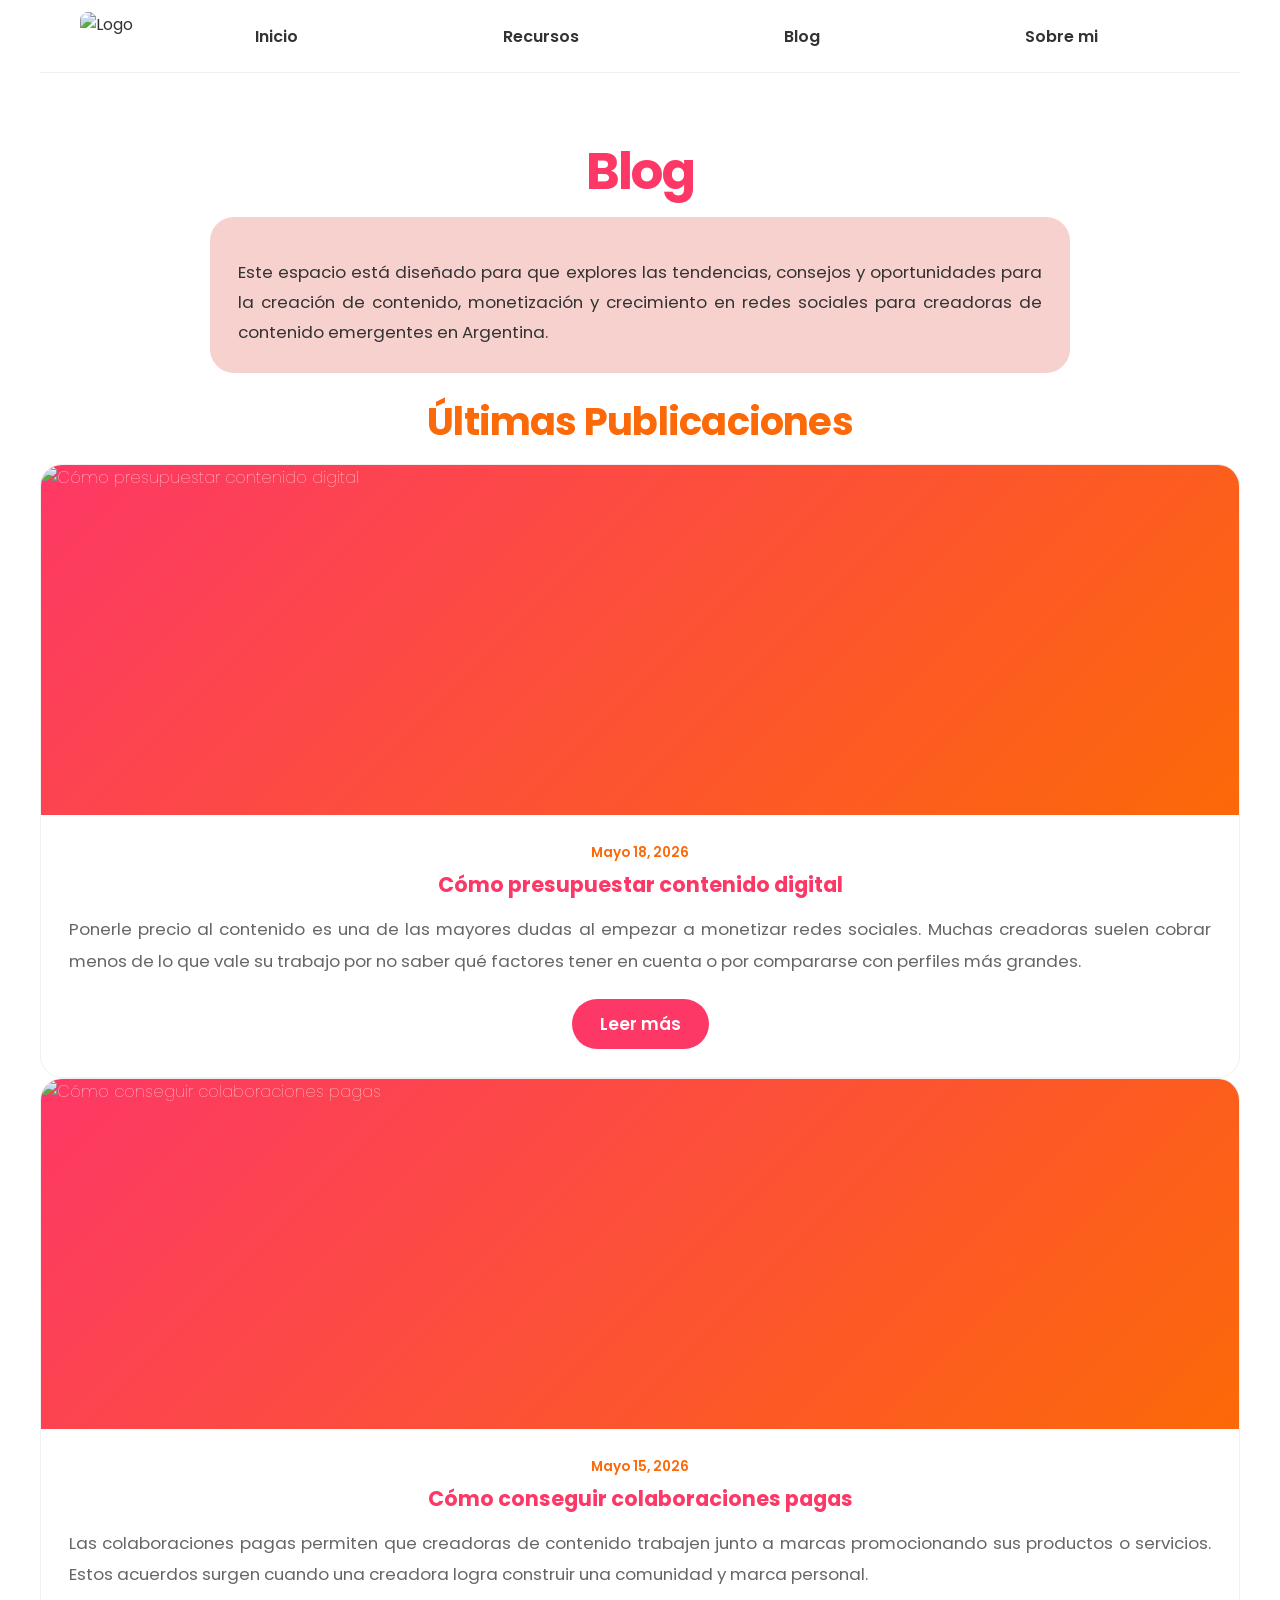
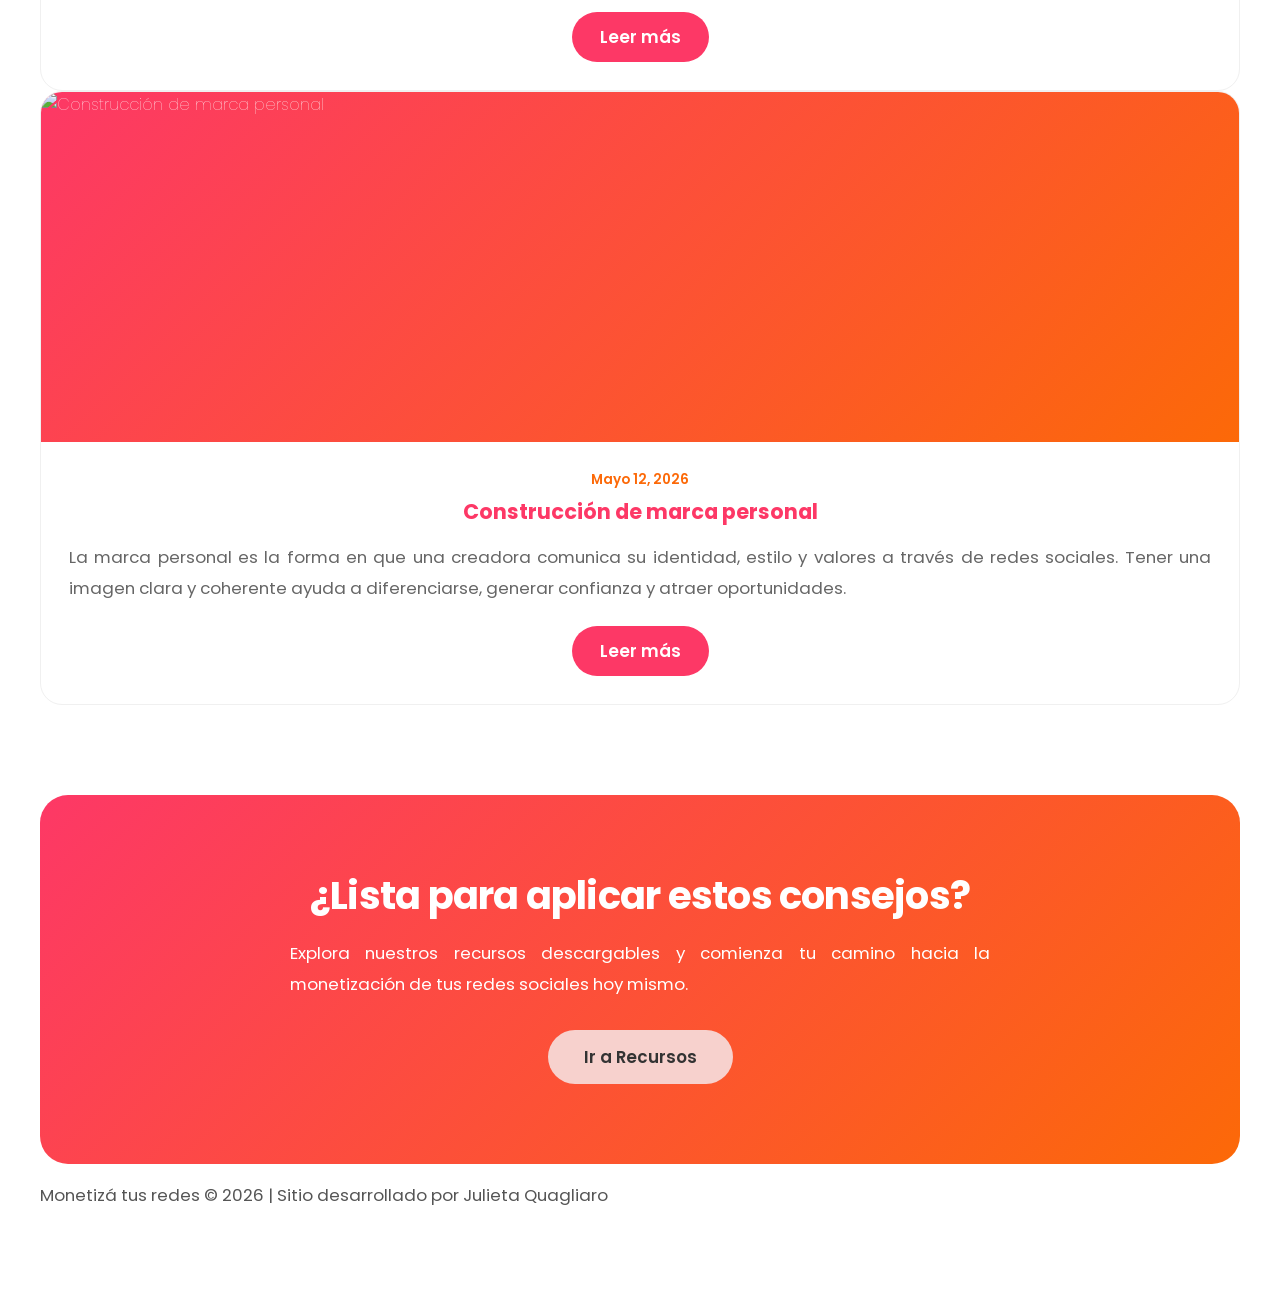
==== blog.html @ 53338829 "Add files via upload" ====
<!DOCTYPE html>
<html lang="es"> 
<head>
  <link href="style.css" rel="stylesheet">
  <meta charset="UTF-8">
  <meta name="viewport" content="width=device-width, initial-scale=1.0">

  <title>Blog - Monetizá tus redes</title>
  <link href="https://fonts.googleapis.com/css2?family=Poppins:wght@400;600;700&display=swap" rel="stylesheet">

</head>
<body>
  <nav>
    <div class="nav-left"><img src="img/logo.png" alt="Logo"></div>
    <div class="nav-links">
      <a href="Index.html">Inicio</a>
      <a href="Recursos.html">Recursos</a>
      <a href="Blog.html">Blog</a>
      <a href="Sobre mi.html">Sobre mi</a>
    </div>
  </nav>

  <h1>Blog</h1>

  <div class="highlight-box">
    <p>Este espacio está diseñado para que explores las tendencias, consejos y oportunidades para la creación de contenido, monetización y crecimiento en redes sociales para creadoras de contenido emergentes en Argentina.</p>
  </div>

  <div class="blog-container">
    <h2>Últimas Publicaciones</h2>

  
      <article class="blog-card">
        <div class="blog-image">
          <img src="img/blog post 1.png" alt="Cómo presupuestar contenido digital">
        </div>
        <div class="blog-content">
          <div class="blog-date">Mayo 18, 2026</div>
          <h3>Cómo presupuestar contenido digital</h3>
          <p class="blog-excerpt">Ponerle precio al contenido es una de las mayores dudas al empezar a monetizar redes sociales. Muchas creadoras suelen cobrar menos de lo que vale su trabajo por no saber qué factores tener en cuenta o por compararse con perfiles más grandes.</p>
          <details class="blog-details">
            <summary class="btn-primary">Leer más</summary>
            <div class="details-content">
            <p><strong>¿Qué deberías incluir en un presupuesto?</strong></p>
                <ul>
                    <li>Tiempo de producción, grabación y edición.</li>
                    <li>Formato solicitado (Reel, TikTok, historia, UGC, etc.).</li>
                    <li>Cantidad de piezas incluidas en la propuesta.</li>
                    <li>Derechos de uso y duración de la campaña.</li>
                    <li>Experiencia y especialización de la creadora.</li>
                </ul>

            <p><strong>Recomendaciones</strong></p>
                <ul>
                   <li>Definí tarifas base para cada tipo de contenido.</li>
                   <li>Considerá el tiempo invertido además del alcance.</li>
                   <li>Aclará cuántas revisiones incluye el servicio.</li>
                   <li>Sumá un costo extra si la marca utilizará el contenido en anuncios.</li>
               </ul>

           <p><strong>Dato importante</strong></p>
              <p>El valor de una colaboración no depende únicamente de los seguidores. Factores como la calidad del contenido, el tiempo de producción y el uso comercial que hará la marca pueden influir significativamente en el presupuesto final.
              </p>

            <p class="fuente"> Fuente: Monetag Team. 
              <a href="https://monetag.com/es/blog/monetizacion-de-contenidos-consejos-y-estrategias-vitales-a-tener-en-cuenta/" target="_blank">
              Monetización de contenidos: consejos y estrategias vitales a tener en cuenta</a>
              (2024).
           </p>
            <p class="fuente">Fuente: imagen generada con ChatGPT (OpenAI), 2026.</p>
            </div>
          </details>
        </div>
      </article>


      <article class="blog-card">
        <div class="blog-image">
          <img src="img/blog post 2.png" alt="Cómo conseguir colaboraciones pagas">
        </div>
        <div class="blog-content">
          <div class="blog-date">Mayo 15, 2026</div>
          <h3>Cómo conseguir colaboraciones pagas</h3>
          <p class="blog-excerpt">Las colaboraciones pagas permiten que creadoras de contenido trabajen junto a marcas promocionando sus productos o servicios. Estos acuerdos surgen cuando una creadora logra construir una comunidad y marca personal.</p>
          <details class="blog-details">
            <summary class="btn-primary">Leer más</summary>
            <div class="details-content">
              <p><strong>¿Qué buscan las marcas?</strong></p>
             <ul>
                <li>Una identidad visual coherente.</li>
                <li>Contenido constante y de calidad.</li>
                <li>Buena interacción con la audiencia.</li>
                <li>Afinidad entre la creadora y la marca.</li>
                <li>Autenticidad y credibilidad.</li>
             </ul>
              <p><strong>Estrategias para conseguir colaboraciones</strong></p>
              <ul>
                <li>Definir claramente tu nicho y estilo de contenido.</li>
                <li>Crear un media kit actualizado.</li>
                <li>Etiquetar e interactuar con marcas afines.</li>
                <li>Mostrar ejemplos reales de trabajos anteriores.</li>
                <li>Contactar marcas de forma profesional y personalizada.</li>
             </ul>
              <p><strong>Dato importante</strong></p>
              <p>Las marcas valoran cada vez más a las microcreadoras porque suelen generar comunidades más comprometidas y auténticas. Una audiencia pequeña pero activa puede ser tan atractiva como una comunidad masiva.</p>            </div>
          <p class="fuente">
             Fuente: Metricool.
            <a href="https://metricool.com/es/monetizar-redes-sociales/" target="_blank">
             10 estrategias para monetizar redes sociales</a>
            (2025).
         </p>
          <p class="fuente">Fuente: imagen generada con ChatGPT (OpenAI), 2026.</p>
            </details>
        </div>
      </article>

      <article class="blog-card">
        <div class="blog-image">
          <img src="img/blog post 3.png" alt="Construcción de marca personal">
        </div>
        <div class="blog-content">
          <div class="blog-date">Mayo 12, 2026</div>
          <h3>Construcción de marca personal</h3>
          <p class="blog-excerpt">La marca personal es la forma en que una creadora comunica su identidad, estilo y valores a través de redes sociales. Tener una imagen clara y coherente ayuda a diferenciarse, generar confianza y atraer oportunidades.</p>
          <details class="blog-details">
            <summary class="btn-primary">Leer más</summary>
            <div class="details-content">
              <p><strong>¿Qué ayuda a construir una marca personal?</strong></p>
              <ul>
                 <li>Mantener una identidad visual consistente.</li>
                 <li>Compartir contenido alineado a tus intereses.</li>
                 <li>Mostrar autenticidad y personalidad.</li>
                 <li>Generar valor para la audiencia.</li>
                 <li>Construir confianza a largo plazo.</li>
             </ul>
              <p><strong>Estrategias para fortalecerla</strong></p>
              <ul>
                 <li>Definir qué te diferencia de otros creadores.</li>
                 <li>Conocer a tu audiencia y sus intereses.</li>
                 <li>Mantener una comunicación coherente.</li>
                 <li>Diversificar formatos de contenido.</li>
                 <li>Crear una presencia reconocible en todas tus redes.</li>
             </ul>
              <p><strong>Dato importante</strong></p>
              <p>Una marca personal sólida se construye a partir de la confianza. Comprender a tu audiencia y ofrecer contenido relevante de forma constante puede generar oportunidades de monetización más sostenibles en el tiempo.</p>            </div>
          <p class="fuente">
          Fuente: Mailchimp.
          <a href="https://mailchimp.com/es/resources/content-monetization/" target="_blank">
          How to Monetize Your Content: Tips for Success</a>
          (2024).
          </p>
          <p class="fuente">Fuente: imagen generada con ChatGPT (OpenAI), 2026.</p>
            </details>
        </div>
      </article>

    </div>
  <div class="section-colored">
    <h2>¿Lista para aplicar estos consejos?</h2>
    <p>Explora nuestros recursos descargables y comienza tu camino hacia la monetización de tus redes sociales hoy mismo.</p>
    <a href="Recursos.html" class="btn-secondary">Ir a Recursos</a>
  </div>

  <footer>
  <p>Monetizá tus redes © 2026 | Sitio desarrollado por Julieta Quagliaro</p>
</footer>

</body>
</html>
---- style.css ----
﻿/* RESET Y BASE*/
* {
    box-sizing: border-box;
    text-align: justify;

}

body {
    margin: 0;
    padding: 0 40px 60px;
    min-height: 100vh;
    font-family: 'Poppins', sans-serif;
    background-color: #fff;
    color: #333;
    font-size: 16px;
}

/*TIPOGRAFÍA*/
h1 {
    color: #fd3866;
    font-size: clamp(2.8rem, 4vw, 3.6rem);
    font-weight: 700;
    line-height: 1.05;
    margin: 72px auto 18px;
    max-width: 860px;
    text-align: center;
    letter-spacing: -0.03em;
}

h2 {
    color: #fc6908;
    font-size: clamp(2rem, 3vw, 2.6rem);
    font-weight: 700;
    line-height: 1.1;
    margin: 0 auto 20px;
    max-width: 860px;
    text-align: center;
    letter-spacing: -0.02em;
}

h3 {
    color: #fd3866;
    font-size: 1.6rem;
    font-weight: 700;
    line-height: 1.2;
    margin: 0 0 18px;
    text-align: center;
}

p {
    font-size: 1.05rem;
    line-height: 1.85;
    color: #555;
    margin-bottom: 22px;
    text-align: justify;
    text-justify: inter-word;
}

/*NAVEGACIÓN*/
nav {
    padding: 12px 40px;
    background: white;
    border-bottom: 1px solid #f0f0f0;
    display: flex;
    align-items: center;
    gap: 20px;
    flex-wrap: wrap;
}

nav a {
    color: #333;
    text-decoration: none;
    font-weight: 600;
    margin-right: 30px;
    font-size: 1em;
    transition: color 0.3s;
}

/* Nav layout: left image + evenly spaced links */
.nav-left img {
    display: block;
    height: 48px;
    width: auto;
    border-radius: 8px;
}

.nav-links {
    flex: 1 1 auto;
    display: flex;
    justify-content: space-around;
    align-items: center;
}

.nav-links a {
    margin: 0;
    padding: 8px 12px;
}

nav a:hover {
    color: #fd3866;
}

/*SECCIONES GENERALES*/
.menu-section {
    display: none;
}

.introducción {
    padding: 20px 200px;
    font-size: 1.1em;
    line-height: 1.8;
    color: #555;
    text-align: justify;
}

.section-container {
    display: flex;
    align-items: stretch;
    gap: 56px;
    padding: 90px 0;
    max-width: 1320px;
    margin: 0 auto;
}

.section-container.reverse {
    flex-direction: row-reverse;
}

.section-content {
    flex: 1;
    min-width: 0;
    display: flex;
    flex-direction: column;
    justify-content: center;
    align-items: center;
    text-align: center;
}

.section-content h2 {
    margin-bottom: 22px;
}

.section-content p {
    margin-bottom: 26px;
    max-width: 760px;
}

.section-label {
    color: #fc6908;
    font-size: 0.9em;
    font-weight: 600;
    text-transform: uppercase;
    letter-spacing: 1px;
    margin-bottom: 15px;
}

/* IMÁGENES Y VIDEOS*/
.section-image,
.section-video {
    flex: 1;
    min-width: 0;
    min-height: 360px;
    display: flex;
    flex-direction: column;
    justify-content: flex-start;
    align-items: center;
}

.section-video {
    overflow: hidden;
    border-radius: 20px;
}

.section-image img,
.section-video video {
    width: 100%;
    height: 100%;
    object-fit: cover;
    border-radius: 20px;
}

/* BOTONES */
.btn-primary,
.btn-secondary {
    display: inline-block;
    padding: 14px 36px;
    border-radius: 50px;
    border: none;
    cursor: pointer;
    text-decoration: none;
    font-weight: 600;
    font-size: 1.05em;
    transition: background-color 0.3s, transform 0.3s;
    text-align: center;
}

.btn-primary {
    background-color: #fd3866;
    color: white;
}

.btn-primary:hover {
    background-color: #fc6908;
}

.btn-secondary {
    background-color: #f7d1cd;
    color: #333;
}

.btn-secondary:hover {
    background-color: #fd3866;
    color: white;
}

/* CENTRAR 'Leer más' EN LAS TARJETAS DEL BLOG */
.blog-details summary,
.blog-details summary.btn-primary {
    display: block;
    width: max-content;
    margin: 18px auto 0;
    padding: 12px 28px;
}

/*SECCIONES DESTACADAS*/
.section-colored {
    background: linear-gradient(135deg, #fd3866 0%, #fc6908 100%);
    color: white;
    padding: 80px 40px;
    text-align: center;
    margin-top: 60px;
    border-radius: 28px;
}

.section-colored h2,
.section-colored h3,
.section-colored p {
    color: white;
}

.section-colored p {
    max-width: 700px;
    margin: 0 auto 30px;
}

/*INTRO BLOG*/
.intro-section {
    background: linear-gradient(
        135deg,
        rgba(253, 56, 102, 0.1) 0%,
        rgba(252, 105, 8, 0.1) 100%
    );
    padding: 64px 40px;
    margin-bottom: 60px;
    border-radius: 28px;
}

.blog-container {
    max-width: 1320px;
    margin: 0 auto;
    padding-bottom: 30px;
    font-size: 1rem;
}

/*RECURSOS*/
.resources-grid {
    display: grid;
    grid-template-columns: repeat(2, minmax(0, 1fr));
    gap: 30px;
    padding: 40px 0;
}

.resource-item {
    background: white;
    border: 1px solid #f0f0f0;
    border-radius: 22px;
    padding: 30px;
    text-align: center;
    transition: all 0.3s;
    display: flex;
    flex-direction: column;
    justify-content: space-between;
}

.resource-item:hover {
    border-color: #fd3866;
    box-shadow: 0 10px 25px rgba(253, 56, 102, 0.12);
}

.resource-item h3 {
    margin-bottom: 16px;
}

.resource-item p {
    margin-bottom: 22px;
}

.resource-list {
    background: #f9f9f9;
    padding: 34px;
    border-radius: 18px;
    margin: 20px 0;
}

.resource-list ul {
    list-style: none;
    padding: 0;
    margin: 0;
}

.resource-list li {
    padding: 14px 0;
    border-bottom: 1px solid #eee;
    font-size: 1.05em;
    color: #333;
    line-height: 1.7;
    text-align: left;
}

.resource-list li:last-child {
    border-bottom: none;
}

.resource-list li::before {
    content: "→";
    color: #fc6908;
    font-weight: bold;
    margin-right: 10px;
}

.resource-list li a {
    color: #333;
    text-decoration: underline;
    font-weight: 700;
}

.fuente {
    font-size: 0.9rem;
    color: #777;
    font-style: italic;
    margin-top: 10px;
    text-align: left;
}

.highlight-box {
    background: #f7d1cd;
    border-radius: 24px;
    padding: 26px 28px;
    margin: 0 auto 28px;
    max-width: 860px;
    width: 100%;
}

.highlight-box h2,
.highlight-box p {
    margin: 0;
}

.highlight-box p {
    margin-top: 14px;
    color: #333;
    font-size: 1.05rem;
    line-height: 1.8;
}

.blog-highlight-box {
    padding-top: 18px;
}

.blog-highlight-box h1 {
    margin-top: 0;
}


/* BLOG */
.blog-card {
    display: flex;
    flex-direction: column;
    background: white;
    border: 1px solid #f0f0f0;
    border-radius: 22px;
    overflow: hidden;
    transition: transform 0.3s, box-shadow 0.3s;
}

.blog-card:hover {
    transform: translateY(-10px);
    box-shadow: 0 20px 45px rgba(253, 56, 102, 0.18);
}

.blog-image {
    position: relative;
    width: 100%;
    height: 350px;
    background: linear-gradient(135deg, #fd3866 0%, #fc6908 100%);
    display: flex;
    align-items: center;
    justify-content: center;
    color: white;
    font-weight: 70;
}

.blog-image img {
    display: block;
    width: 100%;
    height: 100%;
    object-fit: cover;
}

.blog-content {
    flex: 1;
    padding: 28px;
}

.blog-date {
    font-size: 0.85em;
    color: #fc6908;
    font-weight: 600;
    margin-bottom: 10px;
    text-align: center;
}

.blog-card h3 {
    font-size: 1.3em;
    margin-bottom: 14px;
}

.blog-card p,
.blog-excerpt {
    font-size: 1.05rem;
    color: #666;
    margin-bottom: 22px;
    line-height: 1.85;
}

/* SECCIÓN PODCAST */

.podcast-section {
    max-width: 1320px;
    margin: 0 auto;
    padding: 90px 0;
    text-align: center;
}

.podcast-section h2 {
    margin-bottom: 30px;
}

.podcast-section p {
    max-width: 900px;
    margin: 0 auto 40px;
    text-align: justify;
}

.podcast-embed {
    max-width: 900px;
    margin: 0 auto 0;
    width: 100%;
}

.podcast-embed iframe {
    width: 100%;
    aspect-ratio: 16 / 9;
    max-height: 560px;
    border-radius: 16px;
    border: none;
}

.podcast-section .fuente {
    margin: 0 auto 0;
    max-width: 900px;
    text-align: justify;
    line-height: 1.3;
}

.podcast-btn {
    display: block;
    width: fit-content;
    margin: 0 auto 0;
    padding-top: 10px;
    text-align: center;
}

body.SobreMi .contact-info {
    align-items: flex-start;
    text-align: left;
}

body.SobreMi .contact-info p {
    margin-bottom: 10px;
    text-align: left;
}

body.SobreMi .contact-info p:last-child {
    margin-bottom: 0;
}

@media (max-width: 1024px) {
    body {
        padding: 0 24px 50px;
    }

    nav {
        padding: 12px 24px;
    }

    .section-container {
        gap: 40px;
        padding: 70px 24px;
    }

    .section-image,
    .section-video {
        min-height: 300px;
    }

    .section-content p {
        max-width: 100%;
    }

    .resources-grid {
        grid-template-columns: repeat(2, minmax(0, 1fr));
    }
}

@media (max-width: 768px) {
    body {
        padding: 0 18px 40px;
    }

    nav {
        padding: 12px 18px;
        justify-content: space-between;
    }

    .nav-left img {
        height: 42px;
    }

    .nav-links {
        flex: 1 1 100%;
        display: flex;
        flex-wrap: wrap;
        justify-content: center;
        gap: 10px;
        padding: 10px 0 0 0;
    }

    nav a {
        margin: 6px 0;
        padding: 8px 10px;
        white-space: normal;
    }

    .blog-details summary,
    .blog-details summary.btn-primary {
        width: auto;
    }

    h1 {
        margin: 48px auto 18px;
    }

    h2 {
        margin-bottom: 18px;
    }

    .introducción,
    .highlight-box,
    .section-colored,
    .blog-content,
    .resource-item {
        padding-left: 18px;
        padding-right: 18px;
    }

    .introducción {
        padding: 18px 0;
    }

    .section-container {
        flex-direction: column;
        gap: 32px;
        padding: 50px 0;
    }

    .section-container.reverse {
        flex-direction: column;
    }

    .section-content {
        align-items: flex-start;
        text-align: left;
    }

    .section-image,
    .section-video {
        min-height: auto;
    }

    .section-image img,
    .section-video video,
    .podcast-embed iframe {
        width: 100%;
        height: auto;
    }

    .section-content p,
    .blog-card p,
    .resource-list li,
    .fuente {
        margin-bottom: 18px;
    }

    .blog-card {
        width: 100%;
    }

    .resources-grid {
        grid-template-columns: 1fr;
        gap: 24px;
    }

    .blog-content {
        padding: 22px;
    }

    .resource-item {
        padding: 24px;
    }

    .section-colored {
        padding: 50px 20px;
    }

    .highlight-box {
        padding: 22px 18px;
        margin-bottom: 22px;
    }

    .btn-primary,
    .btn-secondary,
    .podcast-btn {
        width: 100%;
        max-width: 100%;
    }

    .podcast-btn {
        margin: 28px auto 0;
    }
}
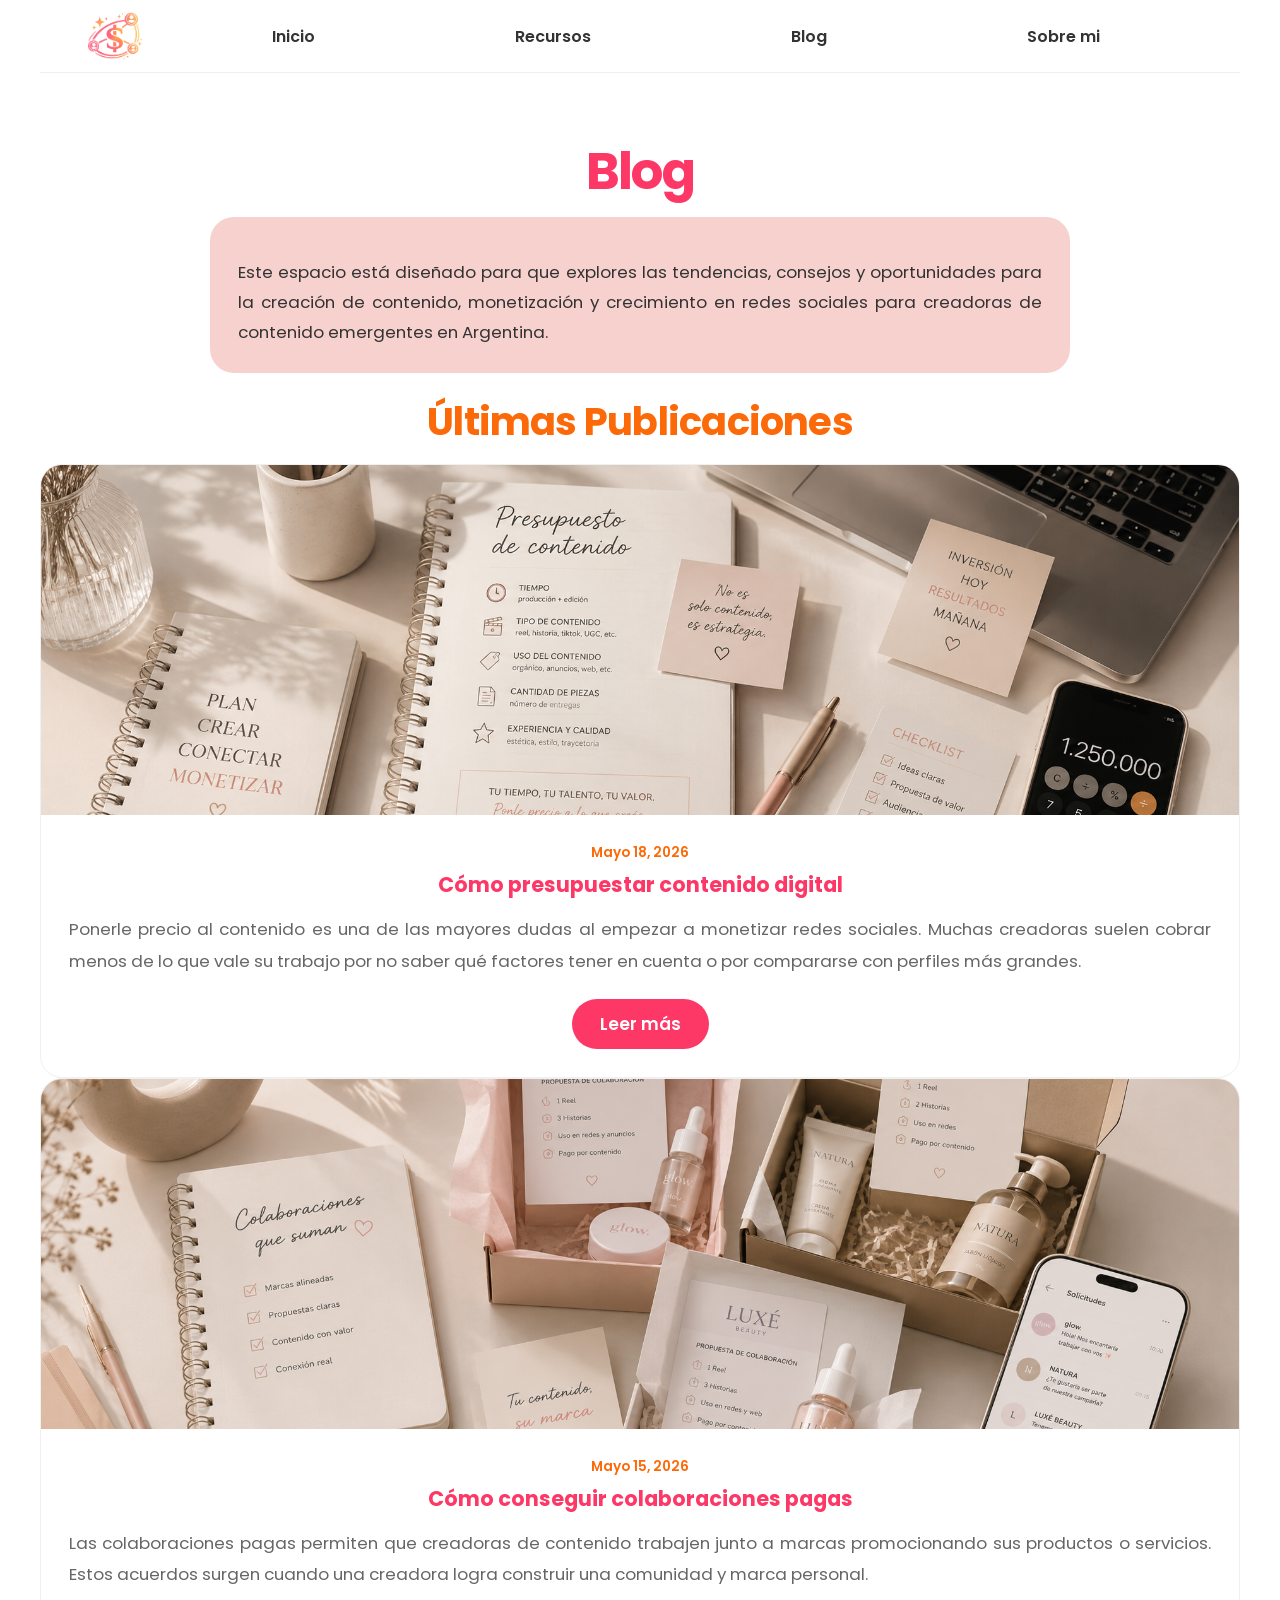
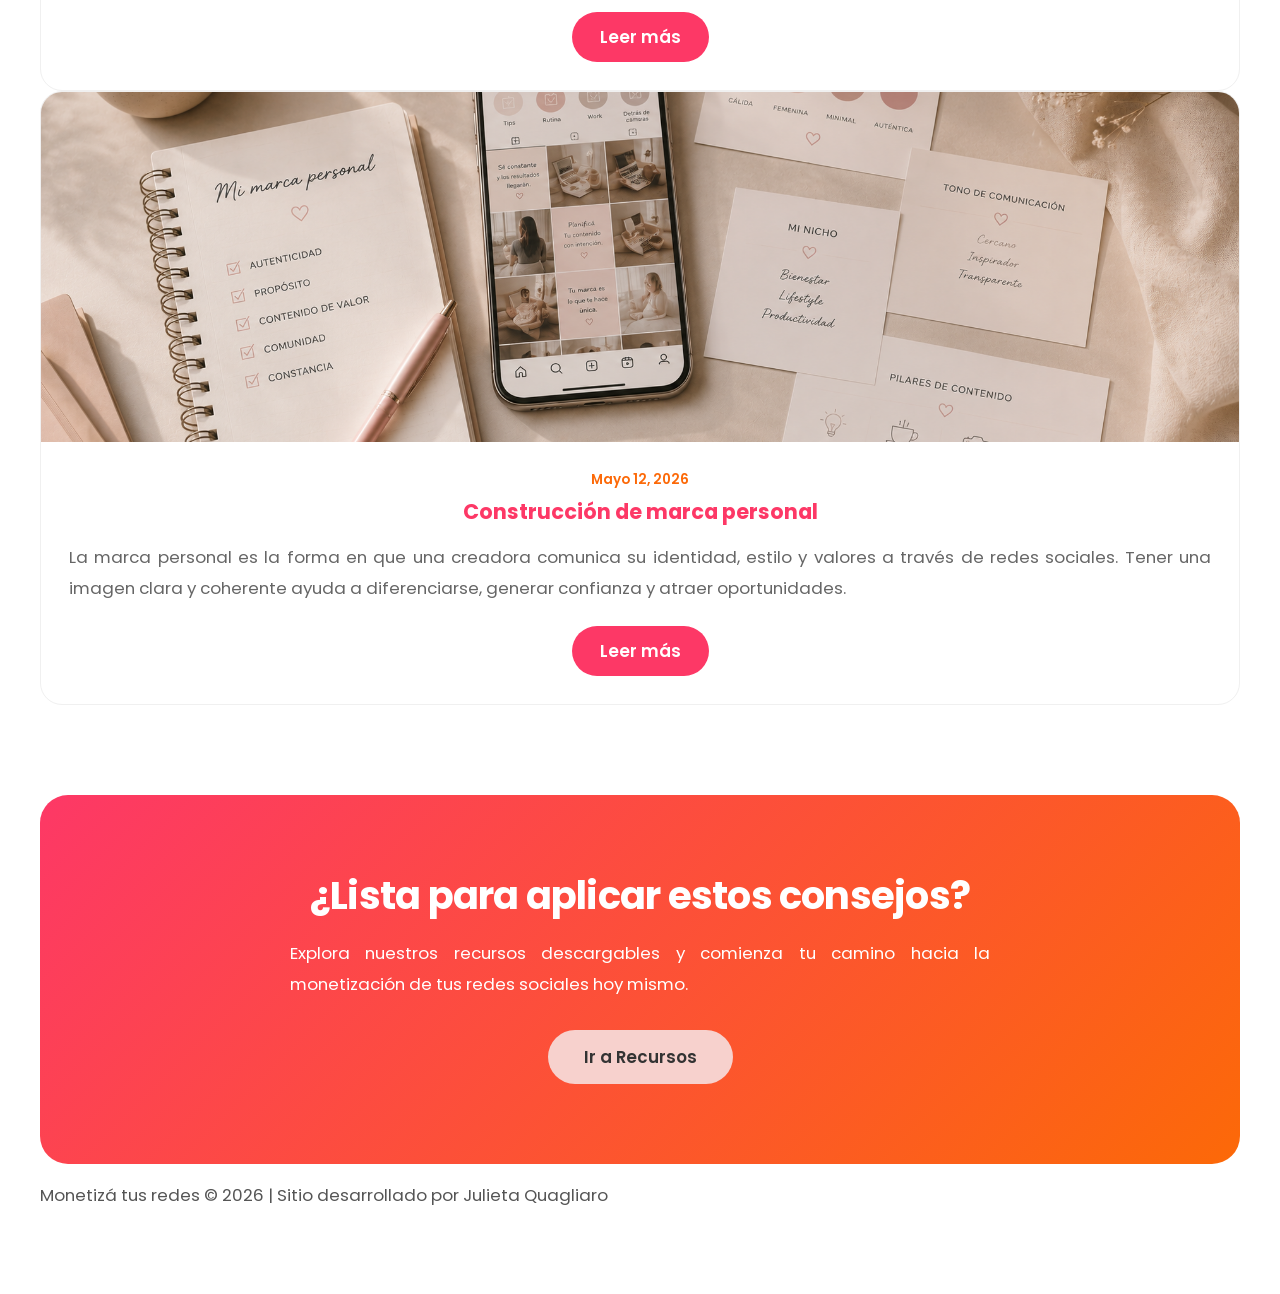
==== commit 8a770d29: "Update blog.html" ====
--- a/blog.html
+++ b/blog.html
@@ -13,10 +13,10 @@
   <nav>
     <div class="nav-left"><img src="img/logo.png" alt="Logo"></div>
     <div class="nav-links">
-      <a href="Index.html">Inicio</a>
-      <a href="Recursos.html">Recursos</a>
-      <a href="Blog.html">Blog</a>
-      <a href="Sobre mi.html">Sobre mi</a>
+      <a href="index.html">Inicio</a>
+      <a href="recursos.html">Recursos</a>
+      <a href="blog.html">Blog</a>
+      <a href="sobremi.html">Sobre mi</a>
     </div>
   </nav>
 
@@ -158,7 +158,7 @@
   <div class="section-colored">
     <h2>¿Lista para aplicar estos consejos?</h2>
     <p>Explora nuestros recursos descargables y comienza tu camino hacia la monetización de tus redes sociales hoy mismo.</p>
-    <a href="Recursos.html" class="btn-secondary">Ir a Recursos</a>
+    <a href="recursos.html" class="btn-secondary">Ir a Recursos</a>
   </div>
 
   <footer>
